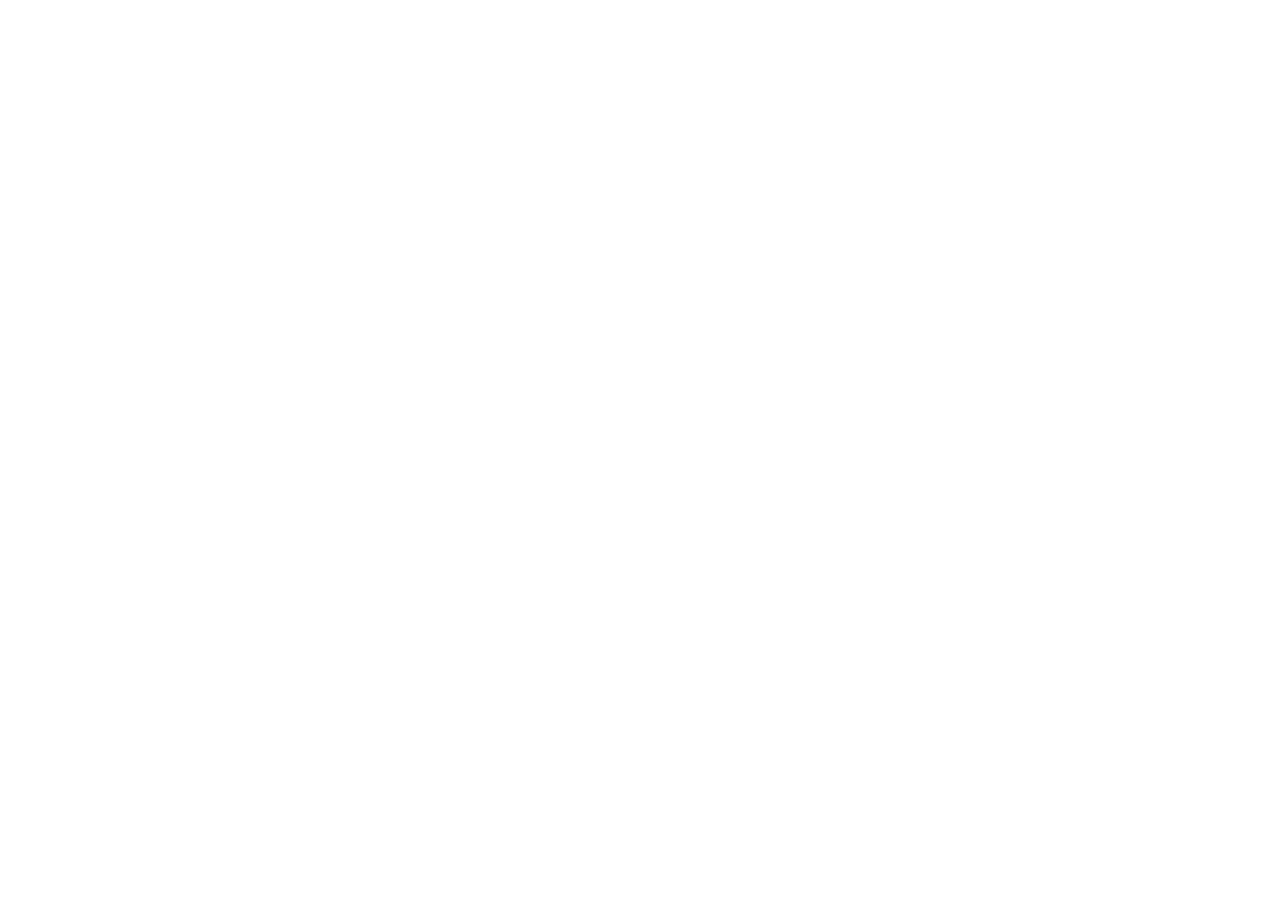
==== frontend/index.html @ c201e655 "Initial commit" ====
<!DOCTYPE html>
<html lang="en">
<head>
    <meta charset="UTF-8">
    <meta http-equiv="X-UA-Compatible" content="IE=edge">
    <meta name="viewport" content="width=device-width, initial-scale=1.0">
    <title>This is FRONTEND</title>

    <link rel="stylesheet" href="reset.css">
    <link rel="stylesheet" href="style.css">
    <script src="script.js"></script>
</head>
<body>
    <div id="root"></div>
</body>
</html>
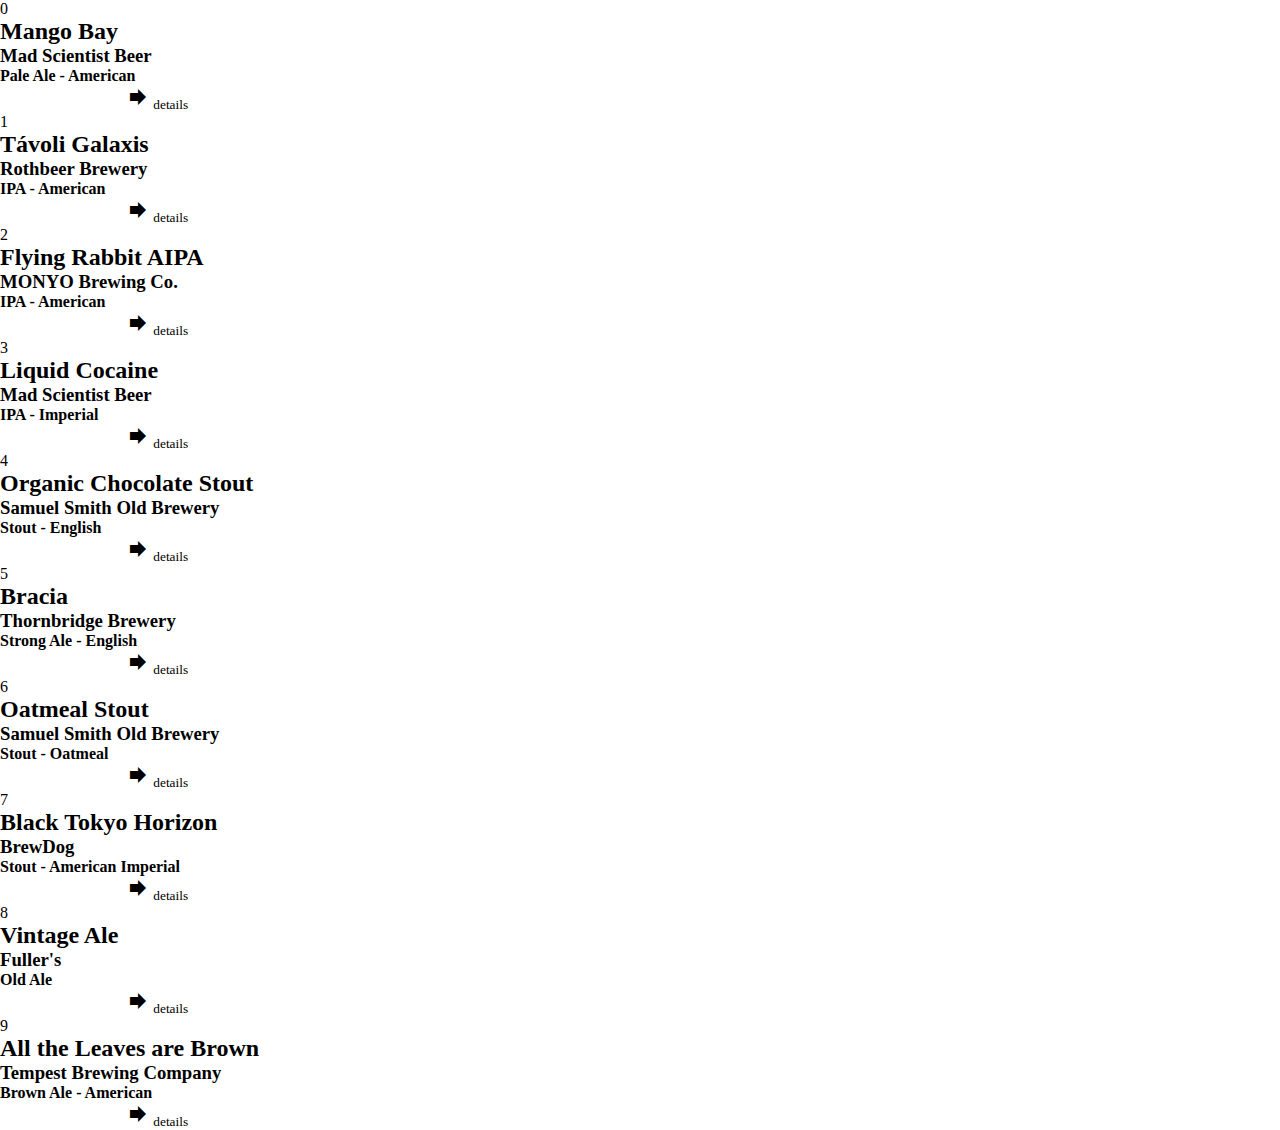
==== commit f0d7a1bd: "add basic card" ====
--- a/frontend/index.html
+++ b/frontend/index.html
@@ -5,6 +5,9 @@
     <meta http-equiv="X-UA-Compatible" content="IE=edge">
     <meta name="viewport" content="width=device-width, initial-scale=1.0">
     <title>This is FRONTEND</title>
+
+    <link href="https://fonts.googleapis.com/icon?family=Material+Icons"
+      rel="stylesheet">
 
     <link rel="stylesheet" href="reset.css">
     <link rel="stylesheet" href="style.css">
--- a/frontend/style.css
+++ b/frontend/style.css
@@ -0,0 +1,6 @@
+span {
+    font-family: 'Material+Icons';
+    font-size: 48px;
+    font-style: normal;
+    font-weight: 400;
+  }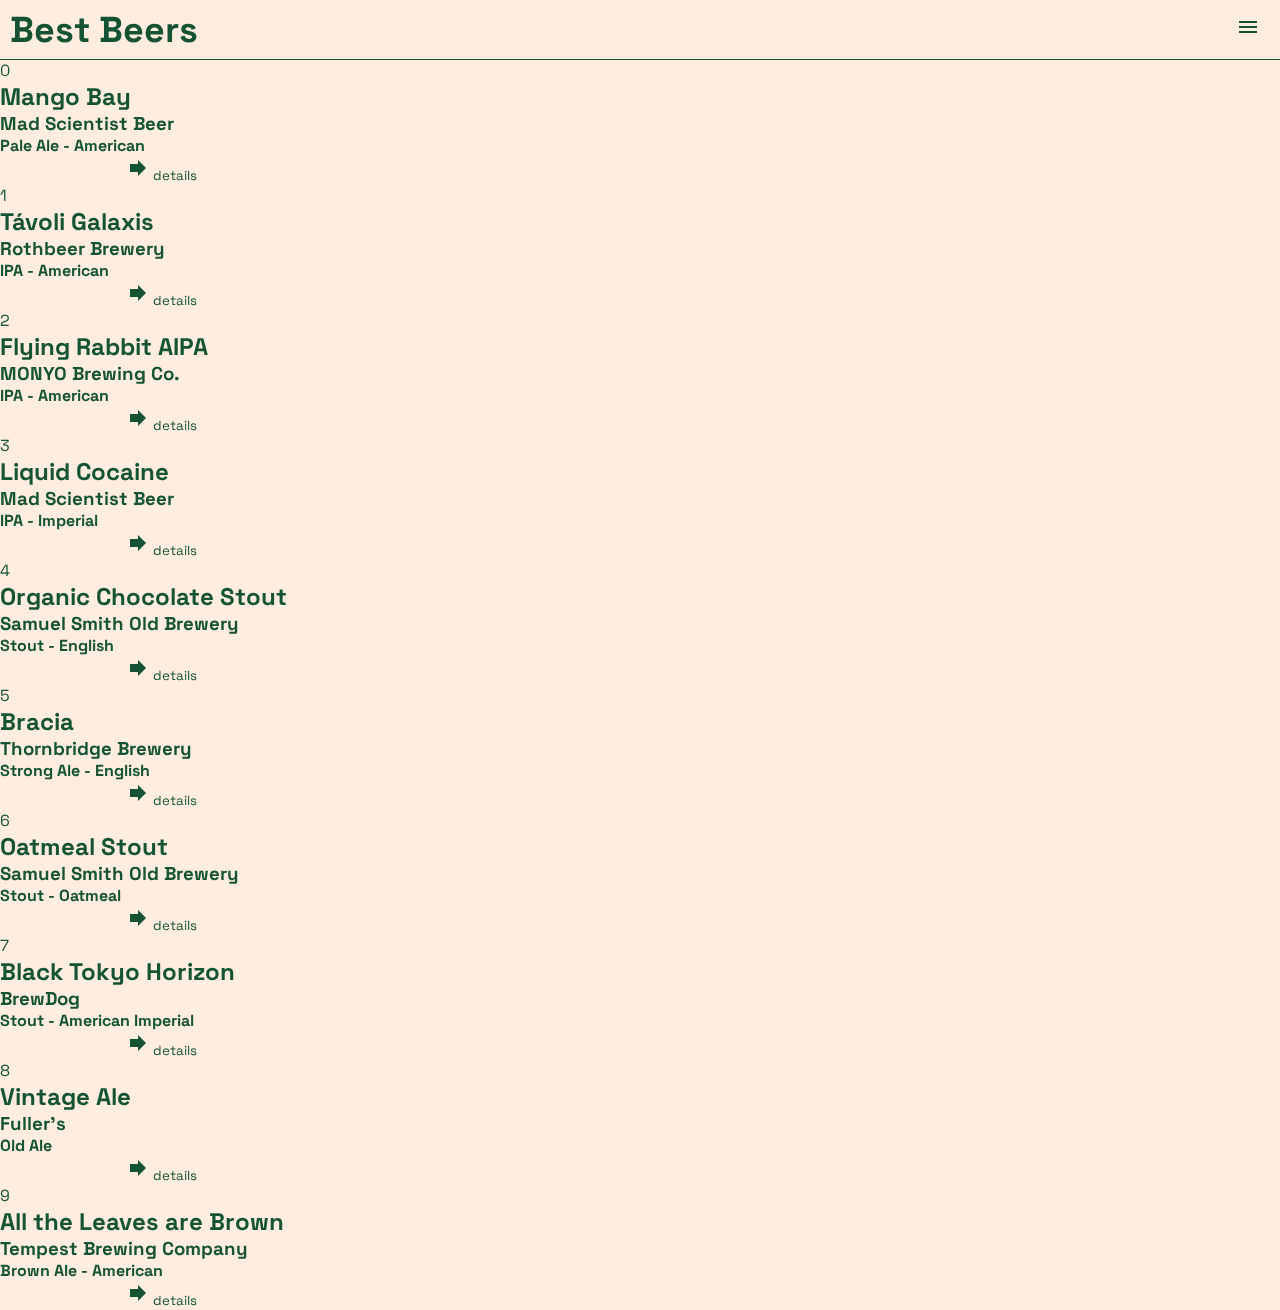
==== commit f16ccf3c: "header is ready" ====
--- a/frontend/index.html
+++ b/frontend/index.html
@@ -6,8 +6,10 @@
     <meta name="viewport" content="width=device-width, initial-scale=1.0">
     <title>This is FRONTEND</title>
 
-    <link href="https://fonts.googleapis.com/icon?family=Material+Icons"
-      rel="stylesheet">
+    <link href="https://fonts.googleapis.com/icon?family=Material+Icons"rel="stylesheet">
+    <link rel="preconnect" href="https://fonts.googleapis.com">
+    <link rel="preconnect" href="https://fonts.gstatic.com" crossorigin>
+    <link href="https://fonts.googleapis.com/css2?family=Space+Grotesk:wght@400;700&display=swap" rel="stylesheet">
 
     <link rel="stylesheet" href="reset.css">
     <link rel="stylesheet" href="style.css">
--- a/frontend/style.css
+++ b/frontend/style.css
@@ -1,6 +1,60 @@
+body{
+    --primary: #ffeedf;
+    --secondary: #145434;
+
+    width: 100vw;
+    min-height: 100vh;
+    height: auto;
+
+    background-color: var(--primary);
+    color: var(--secondary);
+
+    font-family:  'Space Grotesk', sans-serif;
+    font-weight: 400;
+}
+
 span {
     font-family: 'Material+Icons';
     font-size: 48px;
     font-style: normal;
     font-weight: 400;
-  }+  }
+
+header{
+    width: 100%;
+    height: 60px;
+
+    position: fixed;
+
+    /* display: flex; */
+
+    /* padding: 20px; */
+    border-bottom: #145434 1px solid;
+}
+
+
+header h2.title {
+    position: absolute;
+    font-size: 36px;
+    left: 10px;
+    top: 50%;
+    transform: translateY(-50%);
+}
+
+header button {
+    position: absolute;
+    right: 20px;
+    top: 50%;
+    transform: translateY(-50%);
+}
+
+header button h2 span{ /*need to change font size*/
+    align-self: flex-end;
+    font-size: 36px;
+}
+
+section.beers{
+    position: relative;
+    top: 60px;
+    left:0;
+}